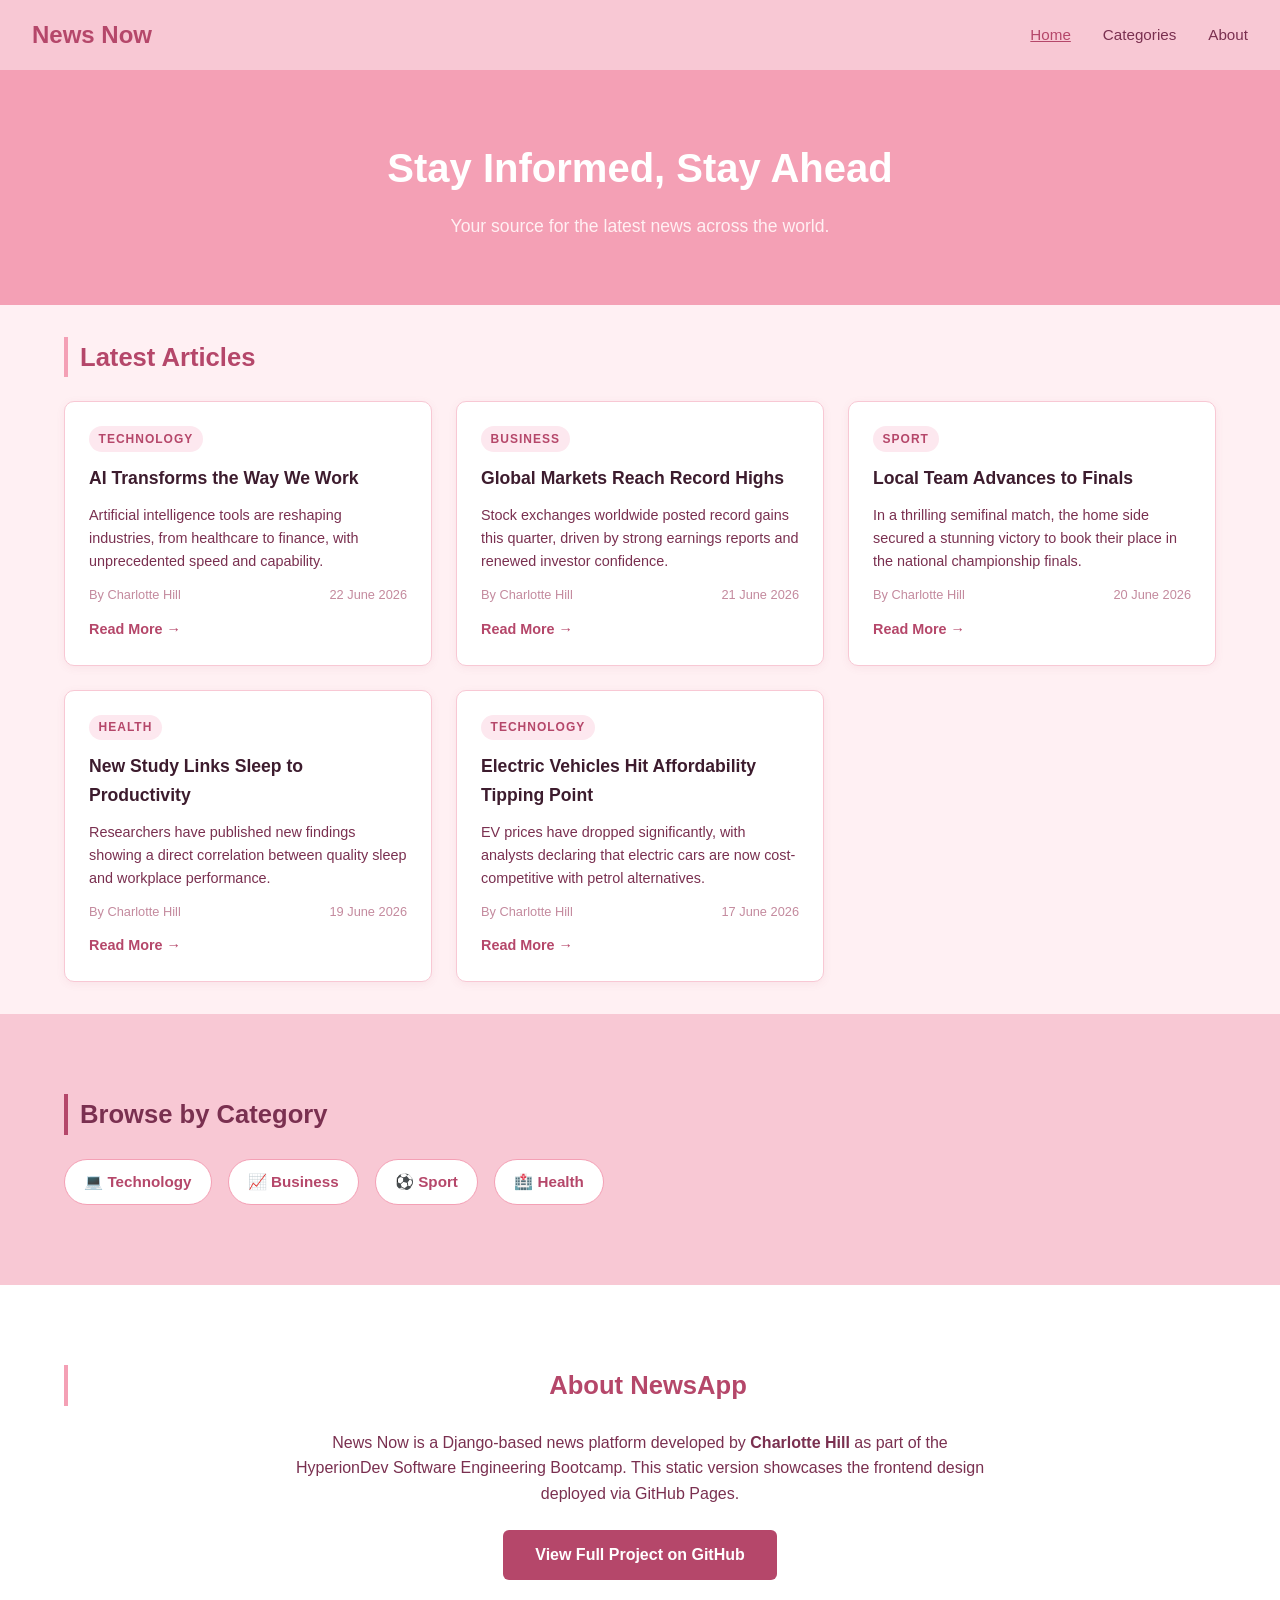
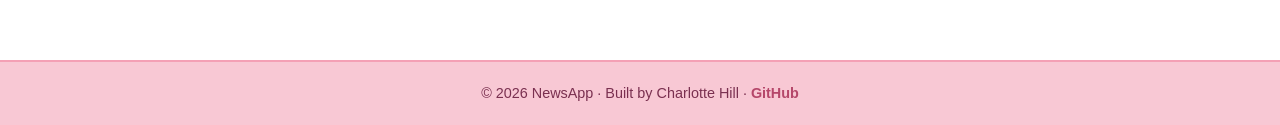
==== index.html @ 14d1f4f2 "Add static news app files" ====
<!DOCTYPE html>
<html lang="en">
<head>
  <meta charset="UTF-8" />
  <meta name="viewport" content="width=device-width, initial-scale=1.0"/>
  <title>News Now| Latest Headlines</title>
  <link rel="stylesheet" href="css/style.css" />
</head>
<body>

  <!-- NAVBAR -->
  <header>
    <nav class="navbar">
      <div class="logo">News Now</div>
      <ul class="nav-links">
        <li><a href="index.html" class="active">Home</a></li>
        <li><a href="#categories">Categories</a></li>
        <li><a href="#about">About</a></li>
      </ul>
    </nav>
  </header>

  <!-- HERO -->
  <section class="hero">
    <div class="hero-content">
      <h1>Stay Informed, Stay Ahead</h1>
      <p>Your source for the latest news across the world.</p>
    </div>
  </section>

  <!-- FEATURED ARTICLES -->
  <main class="container">
    <h2 class="section-title">Latest Articles</h2>
    <div class="articles-grid">

      <article class="card">
        <div class="card-category tech">Technology</div>
        <h3 class="card-title">AI Transforms the Way We Work</h3>
        <p class="card-excerpt">
          Artificial intelligence tools are reshaping industries, from healthcare
          to finance, with unprecedented speed and capability.
        </p>
        <div class="card-meta">
          <span class="author">By Charlotte Hill</span>
          <span class="date">22 June 2026</span>
        </div>
        <a href="article.html" class="read-more">Read More →</a>
      </article>

      <article class="card">
        <div class="card-category business">Business</div>
        <h3 class="card-title">Global Markets Reach Record Highs</h3>
        <p class="card-excerpt">
          Stock exchanges worldwide posted record gains this quarter, driven by
          strong earnings reports and renewed investor confidence.
        </p>
        <div class="card-meta">
          <span class="author">By Charlotte Hill</span>
          <span class="date">21 June 2026</span>
        </div>
        <a href="article.html" class="read-more">Read More →</a>
      </article>

      <article class="card">
        <div class="card-category sport">Sport</div>
        <h3 class="card-title">Local Team Advances to Finals</h3>
        <p class="card-excerpt">
          In a thrilling semifinal match, the home side secured a stunning victory
          to book their place in the national championship finals.
        </p>
        <div class="card-meta">
          <span class="author">By Charlotte Hill</span>
          <span class="date">20 June 2026</span>
        </div>
        <a href="article.html" class="read-more">Read More →</a>
      </article>

      <article class="card">
        <div class="card-category health">Health</div>
        <h3 class="card-title">New Study Links Sleep to Productivity</h3>
        <p class="card-excerpt">
          Researchers have published new findings showing a direct correlation
          between quality sleep and workplace performance.
        </p>
        <div class="card-meta">
          <span class="author">By Charlotte Hill</span>
          <span class="date">19 June 2026</span>
        </div>
        <a href="article.html" class="read-more">Read More →</a>
      </article>

      <article class="card">
        <div class="card-category tech">Technology</div>
        <h3 class="card-title">Electric Vehicles Hit Affordability Tipping Point</h3>
        <p class="card-excerpt">
          EV prices have dropped significantly, with analysts declaring that
          electric cars are now cost-competitive with petrol alternatives.
        </p>
        <div class="card-meta">
          <span class="author">By Charlotte Hill</span>
          <span class="date">17 June 2026</span>
        </div>
        <a href="article.html" class="read-more">Read More →</a>
      </article>

    </div>
  </main>

  <!-- CATEGORIES SECTION -->
  <section id="categories" class="categories-section">
    <div class="container">
      <h2 class="section-title">Browse by Category</h2>
      <div class="categories-grid">
        <div class="category-pill tech">💻 Technology</div>
        <div class="category-pill business">📈 Business</div>
        <div class="category-pill sport">⚽ Sport</div>
        <div class="category-pill health">🏥 Health</div>
      </div>
    </div>
  </section>

  <!-- ABOUT SECTION -->
  <section id="about" class="about-section">
    <div class="container">
      <h2 class="section-title">About NewsApp</h2>
      <p>
        News Now is a Django-based news platform developed by <strong>Charlotte Hill</strong>
        as part of the HyperionDev Software Engineering Bootcamp. This static version
        showcases the frontend design deployed via GitHub Pages.
      </p>
      <a
        href="https://github.com/hyperiondev-bootcamps/CH26020020037"
        class="btn"
        target="_blank"
      >View Full Project on GitHub</a>
    </div>
  </section>

  <!-- FOOTER -->
  <footer>
    <p>© 2026 NewsApp · Built by Charlotte Hill · 
      <a href="https://github.com/Char-rea" target="_blank">GitHub</a>
    </p>
  </footer>

</body>
</html>
---- css/style.css ----
/* ── RESET & BASE ── */
*, *::before, *::after {
  box-sizing: border-box;
  margin: 0;
  padding: 0;
}

body {
  font-family: 'Segoe UI', Arial, sans-serif;
  background-color: #fff0f3;
  color: #3d1c2e;
  line-height: 1.6;
}

a {
  text-decoration: none;
  color: inherit;
}

/* ── NAVBAR ── */
.navbar {
  display: flex;
  justify-content: space-between;
  align-items: center;
  background-color: #f8c8d4;
  padding: 1rem 2rem;
  border-bottom: 2px solid #f4a0b5;
}

.logo {
  font-size: 1.5rem;
  font-weight: 700;
  color: #b5476a;
}

.nav-links {
  list-style: none;
  display: flex;
  gap: 2rem;
}

.nav-links a {
  color: #7a3050;
  font-size: 0.95rem;
  font-weight: 500;
}

.nav-links a:hover,
.nav-links a.active {
  color: #b5476a;
  text-decoration: underline;
}

/* ── HERO ── */
.hero {
  background-color: #f4a0b5;
  color: white;
  padding: 4rem 2rem;
  text-align: center;
}

.hero h1 {
  font-size: 2.5rem;
  margin-bottom: 0.75rem;
  color: #fff;
}

.hero p {
  font-size: 1.1rem;
  color: #fff0f3;
  max-width: 600px;
  margin: 0 auto;
}

/* ── CONTAINER ── */
.container {
  max-width: 1200px;
  margin: 0 auto;
  padding: 2rem 1.5rem;
}

/* ── SECTION TITLES ── */
.section-title {
  font-size: 1.6rem;
  margin-bottom: 1.5rem;
  color: #b5476a;
  border-left: 4px solid #f4a0b5;
  padding-left: 0.75rem;
}

/* ── ARTICLES GRID ── */
.articles-grid {
  display: grid;
  grid-template-columns: repeat(auto-fill, minmax(300px, 1fr));
  gap: 1.5rem;
}

/* ── CARD ── */
.card {
  background: #fff;
  border-radius: 10px;
  padding: 1.5rem;
  border: 1px solid #f8c8d4;
  box-shadow: 0 2px 8px rgba(180, 71, 106, 0.08);
  display: flex;
  flex-direction: column;
  gap: 0.75rem;
  transition: transform 0.2s, box-shadow 0.2s;
}

.card:hover {
  transform: translateY(-3px);
  box-shadow: 0 6px 18px rgba(180, 71, 106, 0.15);
}

.card-category {
  display: inline-block;
  font-size: 0.75rem;
  font-weight: 700;
  text-transform: uppercase;
  letter-spacing: 1px;
  padding: 0.2rem 0.6rem;
  border-radius: 20px;
  background-color: #fde8ef;
  color: #b5476a;
  width: fit-content;
}

.card-title {
  font-size: 1.1rem;
  font-weight: 700;
  color: #3d1c2e;
}

.card-excerpt {
  font-size: 0.9rem;
  color: #7a3050;
  flex-grow: 1;
}

.card-meta {
  display: flex;
  justify-content: space-between;
  font-size: 0.8rem;
  color: #c48a9e;
}

.read-more {
  color: #b5476a;
  font-weight: 600;
  font-size: 0.9rem;
}

.read-more:hover {
  text-decoration: underline;
}

/* ── Colours ── */
.tech       { background: #fde8ef; color: #b5476a; }
.business   { background: #fde8ef; color: #b5476a; }
.sport      { background: #fde8ef; color: #b5476a; }
.health     { background: #fde8ef; color: #b5476a; }
.politics   { background: #fde8ef; color: #b5476a; }
.science    { background: #fde8ef; color: #b5476a; }

/* ── CATEGORIES SECTION ── */
.categories-section {
  background-color: #f8c8d4;
  padding: 3rem 0;
}

.categories-section .section-title {
  color: #7a3050;
  border-color: #b5476a;
}

.categories-grid {
  display: flex;
  flex-wrap: wrap;
  gap: 1rem;
}

.category-pill {
  padding: 0.6rem 1.2rem;
  border-radius: 30px;
  background-color: #fff;
  color: #b5476a;
  font-weight: 600;
  font-size: 0.95rem;
  border: 1px solid #f4a0b5;
  transition: background 0.2s;
}

.category-pill:hover {
  background-color: #fde8ef;
}

/* ── ABOUT SECTION ── */
.about-section {
  background: #fff;
  padding: 3rem 0;
  text-align: center;
}

.about-section p {
  max-width: 700px;
  margin: 0 auto 1.5rem;
  color: #7a3050;
  font-size: 1rem;
}

.btn {
  display: inline-block;
  background-color: #b5476a;
  color: white;
  padding: 0.75rem 2rem;
  border-radius: 6px;
  font-weight: 600;
  transition: background 0.2s;
}

.btn:hover {
  background-color: #933858;
}

/* ── FOOTER ── */
footer {
  background-color: #f8c8d4;
  color: #7a3050;
  text-align: center;
  padding: 1.25rem;
  font-size: 0.9rem;
  border-top: 2px solid #f4a0b5;
}

footer a {
  color: #b5476a;
  font-weight: 600;
}

/* ── ARTICLE PAGE ── */
.article-page {
  max-width: 800px;
}

.back-link {
  display: inline-block;
  color: #b5476a;
  margin-bottom: 1.5rem;
  font-weight: 600;
}

.back-link:hover {
  text-decoration: underline;
}

.article-title {
  font-size: 2rem;
  color: #3d1c2e;
  margin: 0.75rem 0;
  line-height: 1.3;
}

.article-meta {
  display: flex;
  gap: 1.5rem;
  color: #c48a9e;
  font-size: 0.9rem;
  margin-bottom: 2rem;
  padding-bottom: 1rem;
  border-bottom: 1px solid #f8c8d4;
}

.article-body p {
  margin-bottom: 1.25rem;
  font-size: 1rem;
  color: #5a2840;
}

/* ── RESPONSIVE ── */
@media (max-width: 600px) {
  .hero h1 { font-size: 1.8rem; }
  .navbar { flex-direction: column; gap: 0.75rem; }
  .nav-links { gap: 1rem; }
  .articles-grid { grid-template-columns: 1fr; }
}
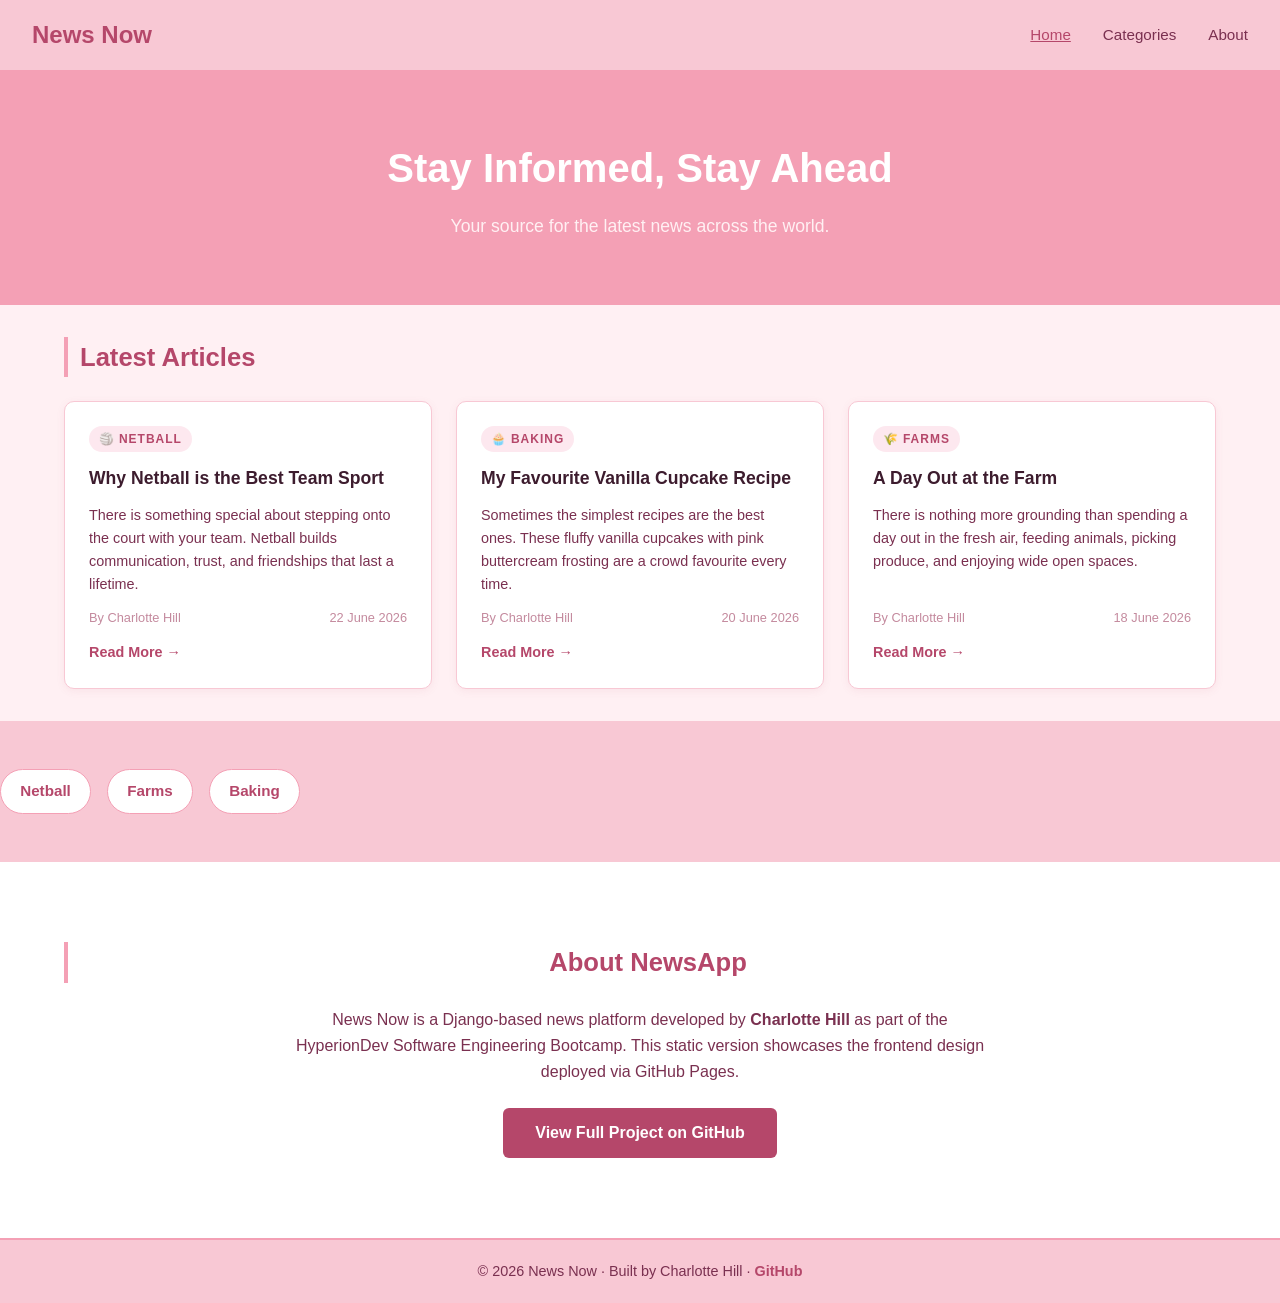
==== commit 79a3202c: "Updating articles" ====
--- a/index.html
+++ b/index.html
@@ -33,89 +33,57 @@
     <h2 class="section-title">Latest Articles</h2>
     <div class="articles-grid">
 
-      <article class="card">
-        <div class="card-category tech">Technology</div>
-        <h3 class="card-title">AI Transforms the Way We Work</h3>
-        <p class="card-excerpt">
-          Artificial intelligence tools are reshaping industries, from healthcare
-          to finance, with unprecedented speed and capability.
-        </p>
-        <div class="card-meta">
-          <span class="author">By Charlotte Hill</span>
-          <span class="date">22 June 2026</span>
-        </div>
-        <a href="article.html" class="read-more">Read More →</a>
-      </article>
+  <article class="card">
+    <div class="card-category netball">🏐 Netball</div>
+    <h3 class="card-title">Why Netball is the Best Team Sport</h3>
+    <p class="card-excerpt">
+      There is something special about stepping onto the court with your team.
+      Netball builds communication, trust, and friendships that last a lifetime.
+    </p>
+    <div class="card-meta">
+      <span class="author">By Charlotte Hill</span>
+      <span class="date">22 June 2026</span>
+    </div>
+    <a href="article.html" class="read-more">Read More →</a>
+  </article>
 
-      <article class="card">
-        <div class="card-category business">Business</div>
-        <h3 class="card-title">Global Markets Reach Record Highs</h3>
-        <p class="card-excerpt">
-          Stock exchanges worldwide posted record gains this quarter, driven by
-          strong earnings reports and renewed investor confidence.
-        </p>
-        <div class="card-meta">
-          <span class="author">By Charlotte Hill</span>
-          <span class="date">21 June 2026</span>
-        </div>
-        <a href="article.html" class="read-more">Read More →</a>
-      </article>
+  <article class="card">
+    <div class="card-category baking">🧁 Baking</div>
+    <h3 class="card-title">My Favourite Vanilla Cupcake Recipe</h3>
+    <p class="card-excerpt">
+      Sometimes the simplest recipes are the best ones. These fluffy vanilla
+      cupcakes with pink buttercream frosting are a crowd favourite every time.
+    </p>
+    <div class="card-meta">
+      <span class="author">By Charlotte Hill</span>
+      <span class="date">20 June 2026</span>
+    </div>
+    <a href="article.html" class="read-more">Read More →</a>
+  </article>
 
-      <article class="card">
-        <div class="card-category sport">Sport</div>
-        <h3 class="card-title">Local Team Advances to Finals</h3>
-        <p class="card-excerpt">
-          In a thrilling semifinal match, the home side secured a stunning victory
-          to book their place in the national championship finals.
-        </p>
-        <div class="card-meta">
-          <span class="author">By Charlotte Hill</span>
-          <span class="date">20 June 2026</span>
-        </div>
-        <a href="article.html" class="read-more">Read More →</a>
-      </article>
-
-      <article class="card">
-        <div class="card-category health">Health</div>
-        <h3 class="card-title">New Study Links Sleep to Productivity</h3>
-        <p class="card-excerpt">
-          Researchers have published new findings showing a direct correlation
-          between quality sleep and workplace performance.
-        </p>
-        <div class="card-meta">
-          <span class="author">By Charlotte Hill</span>
-          <span class="date">19 June 2026</span>
-        </div>
-        <a href="article.html" class="read-more">Read More →</a>
-      </article>
-
-      <article class="card">
-        <div class="card-category tech">Technology</div>
-        <h3 class="card-title">Electric Vehicles Hit Affordability Tipping Point</h3>
-        <p class="card-excerpt">
-          EV prices have dropped significantly, with analysts declaring that
-          electric cars are now cost-competitive with petrol alternatives.
-        </p>
-        <div class="card-meta">
-          <span class="author">By Charlotte Hill</span>
-          <span class="date">17 June 2026</span>
-        </div>
-        <a href="article.html" class="read-more">Read More →</a>
-      </article>
+  <article class="card">
+    <div class="card-category farms">🌾 Farms</div>
+    <h3 class="card-title">A Day Out at the Farm</h3>
+    <p class="card-excerpt">
+      There is nothing more grounding than spending a day out in the fresh air,
+      feeding animals, picking produce, and enjoying wide open spaces.
+    </p>
+    <div class="card-meta">
+      <span class="author">By Charlotte Hill</span>
+      <span class="date">18 June 2026</span>
+    </div>
+    <a href="article.html" class="read-more">Read More →</a>
+  </article>
 
     </div>
   </main>
 
   <!-- CATEGORIES SECTION -->
   <section id="categories" class="categories-section">
-    <div class="container">
-      <h2 class="section-title">Browse by Category</h2>
-      <div class="categories-grid">
-        <div class="category-pill tech">💻 Technology</div>
-        <div class="category-pill business">📈 Business</div>
-        <div class="category-pill sport">⚽ Sport</div>
-        <div class="category-pill health">🏥 Health</div>
-      </div>
+    <div class="categories-grid">
+    <div class="category-pill">Netball</div>
+    <div class="category-pill">Farms</div>
+    <div class="category-pill">Baking</div>
     </div>
   </section>
 
@@ -138,7 +106,7 @@
 
   <!-- FOOTER -->
   <footer>
-    <p>© 2026 NewsApp · Built by Charlotte Hill · 
+    <p>© 2026 News Now · Built by Charlotte Hill · 
       <a href="https://github.com/Char-rea" target="_blank">GitHub</a>
     </p>
   </footer>
--- a/css/style.css
+++ b/css/style.css
@@ -156,12 +156,9 @@
 }
 
 /* ── Colours ── */
-.tech       { background: #fde8ef; color: #b5476a; }
-.business   { background: #fde8ef; color: #b5476a; }
-.sport      { background: #fde8ef; color: #b5476a; }
-.health     { background: #fde8ef; color: #b5476a; }
-.politics   { background: #fde8ef; color: #b5476a; }
-.science    { background: #fde8ef; color: #b5476a; }
+.netball  { background: #fde8ef; color: #b5476a; }
+.baking   { background: #fde8ef; color: #b5476a; }
+.farms    { background: #fde8ef; color: #b5476a; }
 
 /* ── CATEGORIES SECTION ── */
 .categories-section {
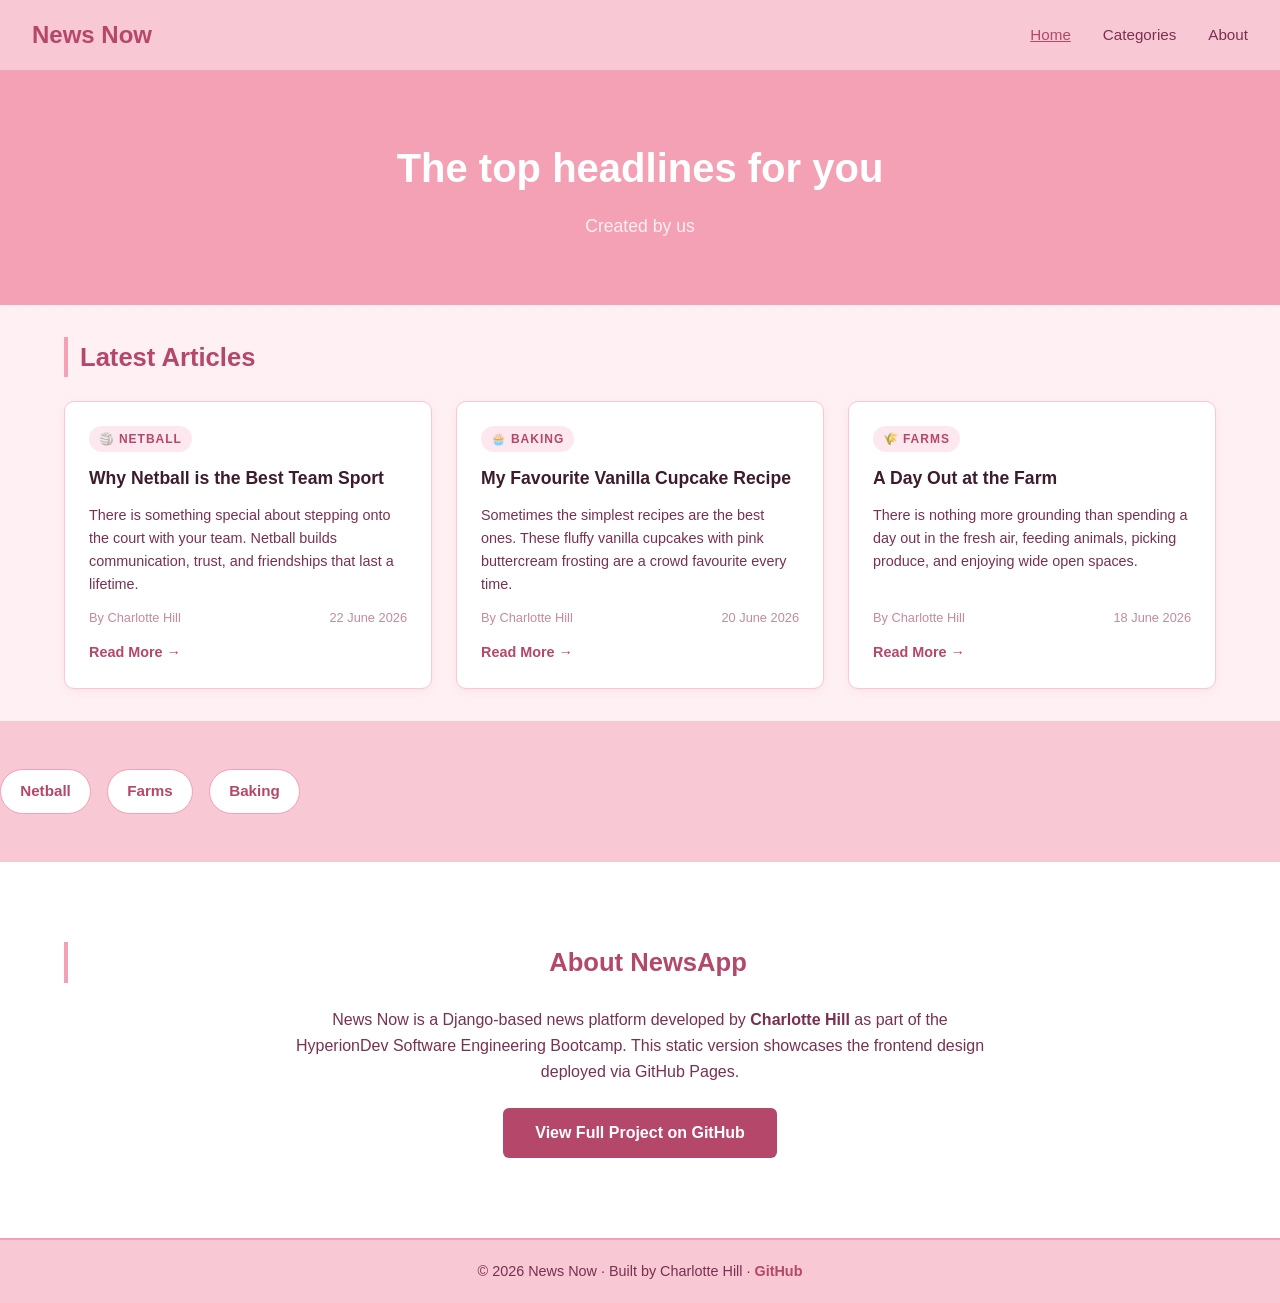
==== commit 4865176e: "Updating articles" ====
--- a/index.html
+++ b/index.html
@@ -23,8 +23,8 @@
   <!-- HERO -->
   <section class="hero">
     <div class="hero-content">
-      <h1>Stay Informed, Stay Ahead</h1>
-      <p>Your source for the latest news across the world.</p>
+      <h1>The top headlines for you</h1>
+      <p>Created by us</p>
     </div>
   </section>
 
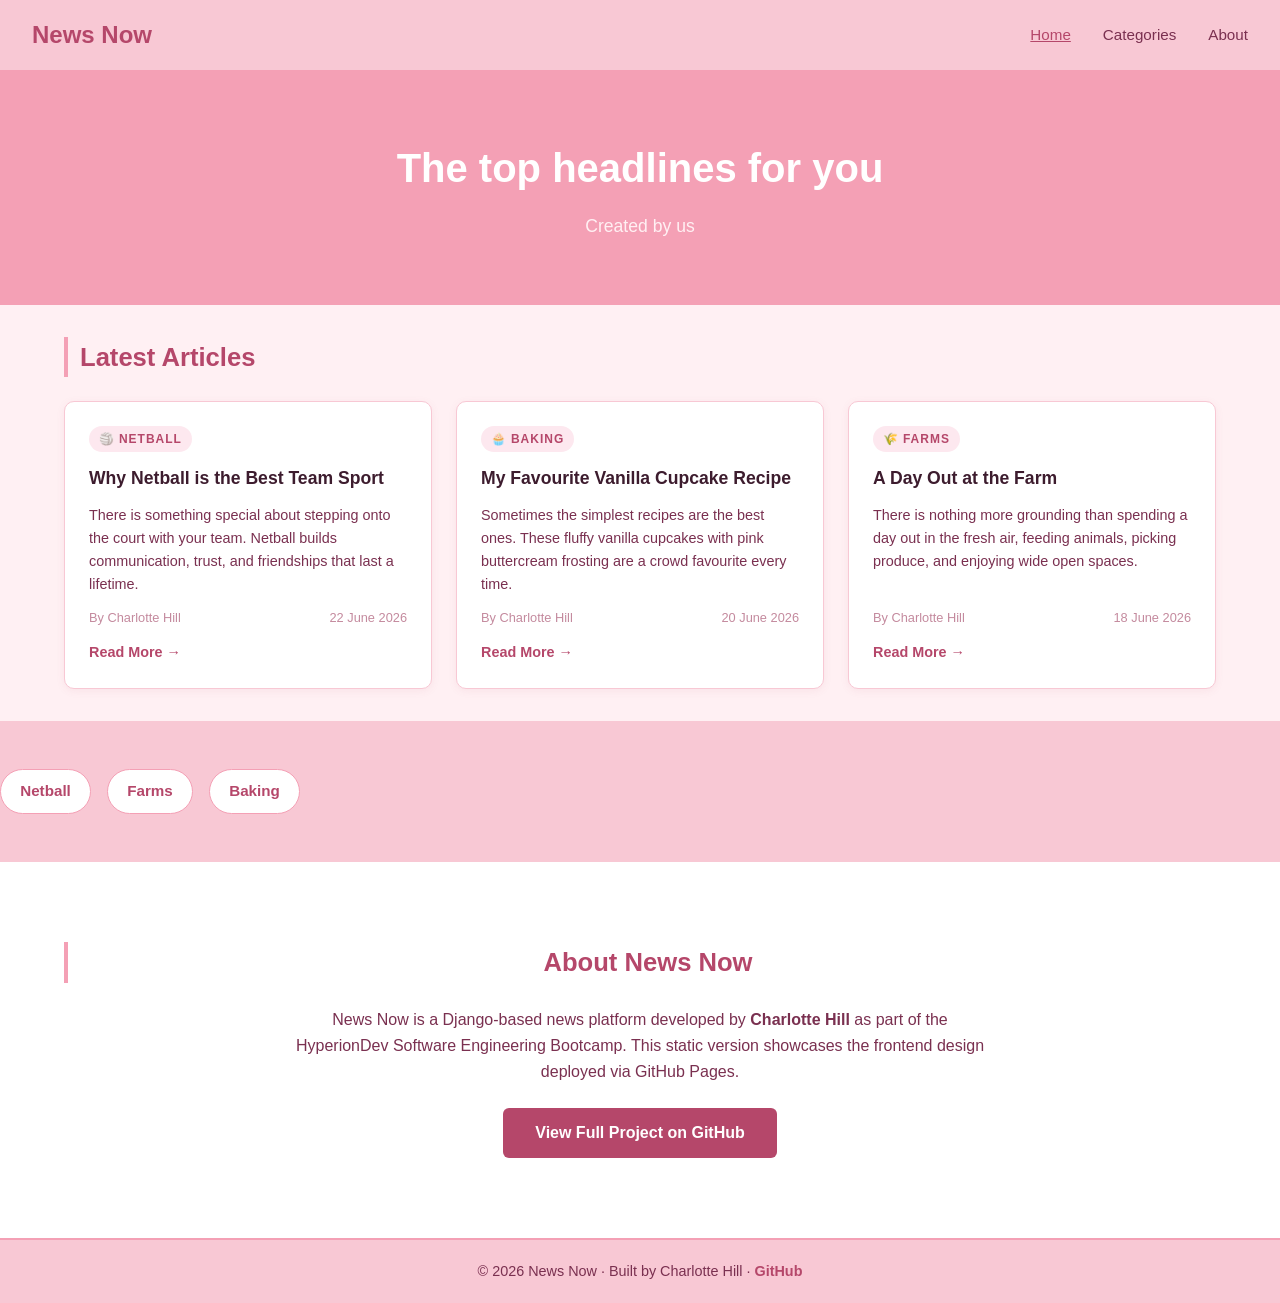
==== commit 3bfee77d: "Updating articles" ====
--- a/index.html
+++ b/index.html
@@ -58,7 +58,7 @@
       <span class="author">By Charlotte Hill</span>
       <span class="date">20 June 2026</span>
     </div>
-    <a href="article.html" class="read-more">Read More →</a>
+    <a href="baking.html" class="read-more">Read More →</a>
   </article>
 
   <article class="card">
@@ -72,7 +72,7 @@
       <span class="author">By Charlotte Hill</span>
       <span class="date">18 June 2026</span>
     </div>
-    <a href="article.html" class="read-more">Read More →</a>
+    <a href="farms.html" class="read-more">Read More →</a>
   </article>
 
     </div>
@@ -90,7 +90,7 @@
   <!-- ABOUT SECTION -->
   <section id="about" class="about-section">
     <div class="container">
-      <h2 class="section-title">About NewsApp</h2>
+      <h2 class="section-title">About News Now</h2>
       <p>
         News Now is a Django-based news platform developed by <strong>Charlotte Hill</strong>
         as part of the HyperionDev Software Engineering Bootcamp. This static version
